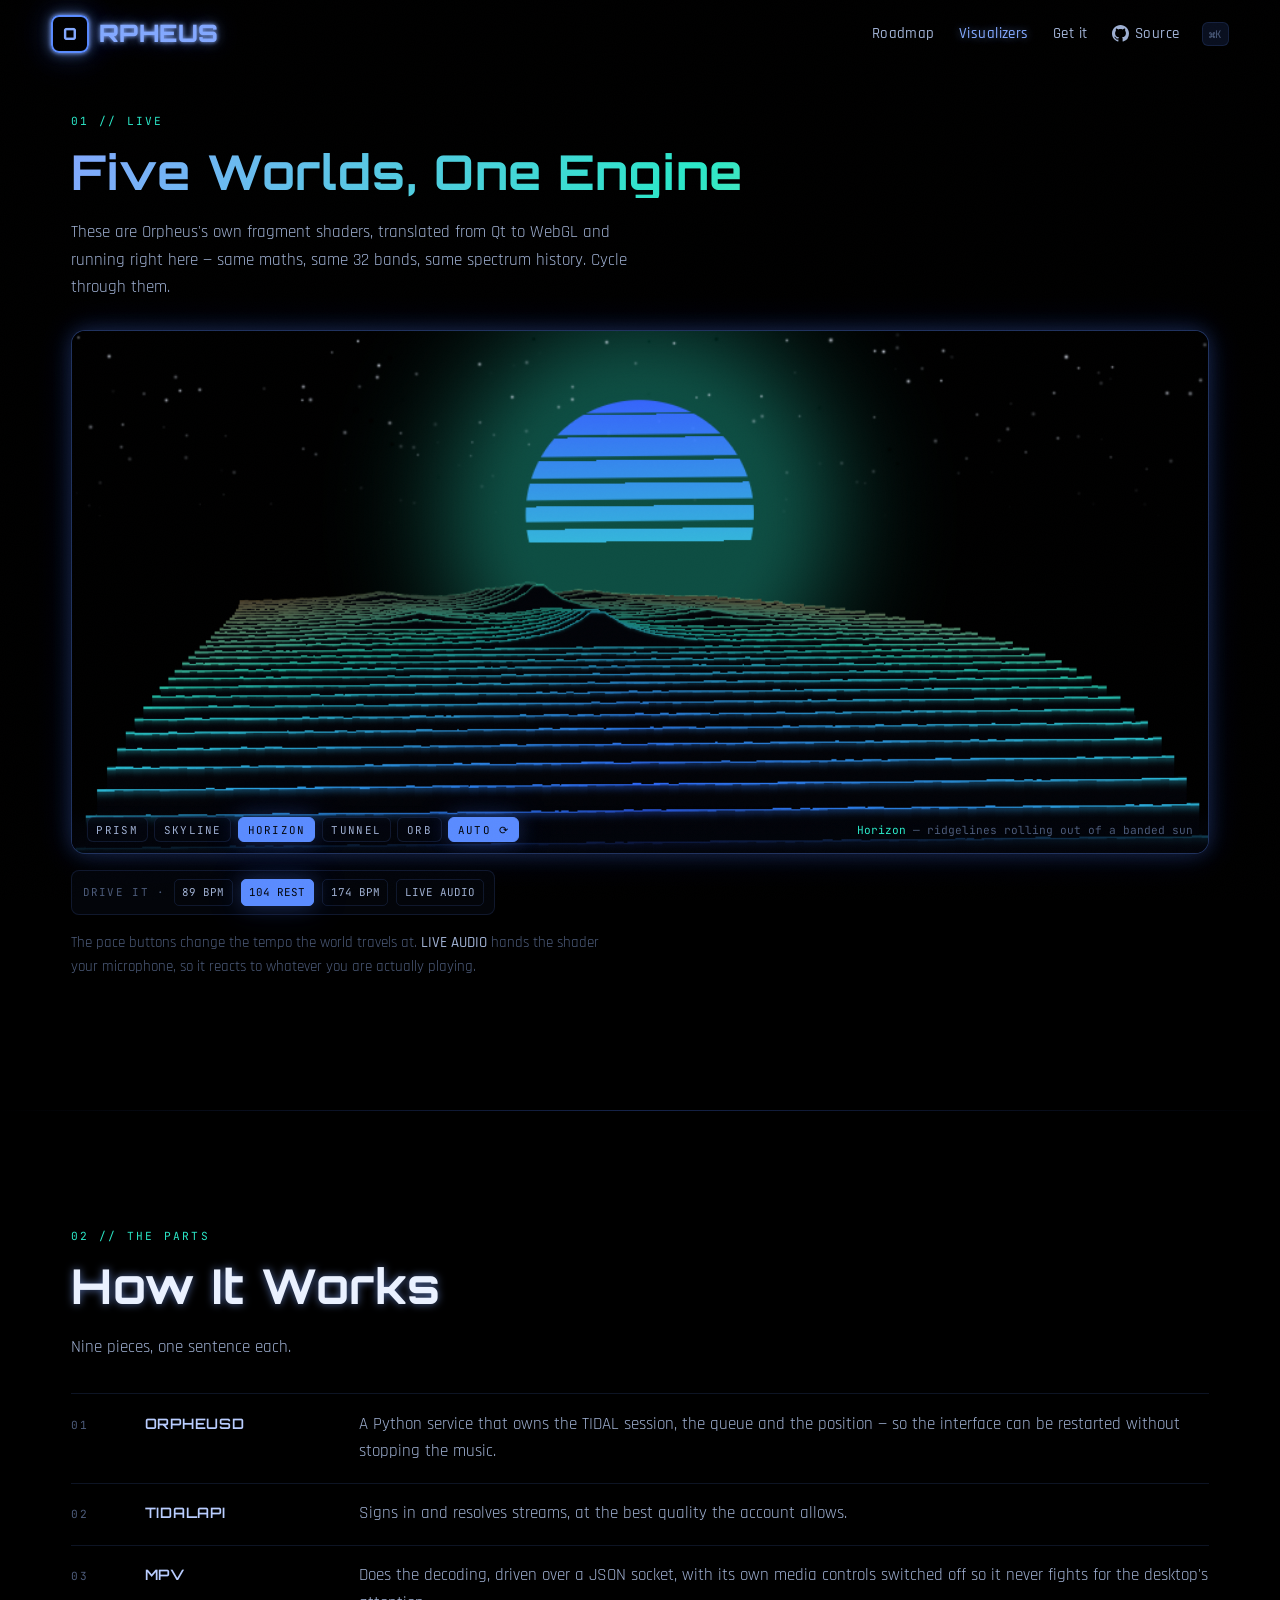
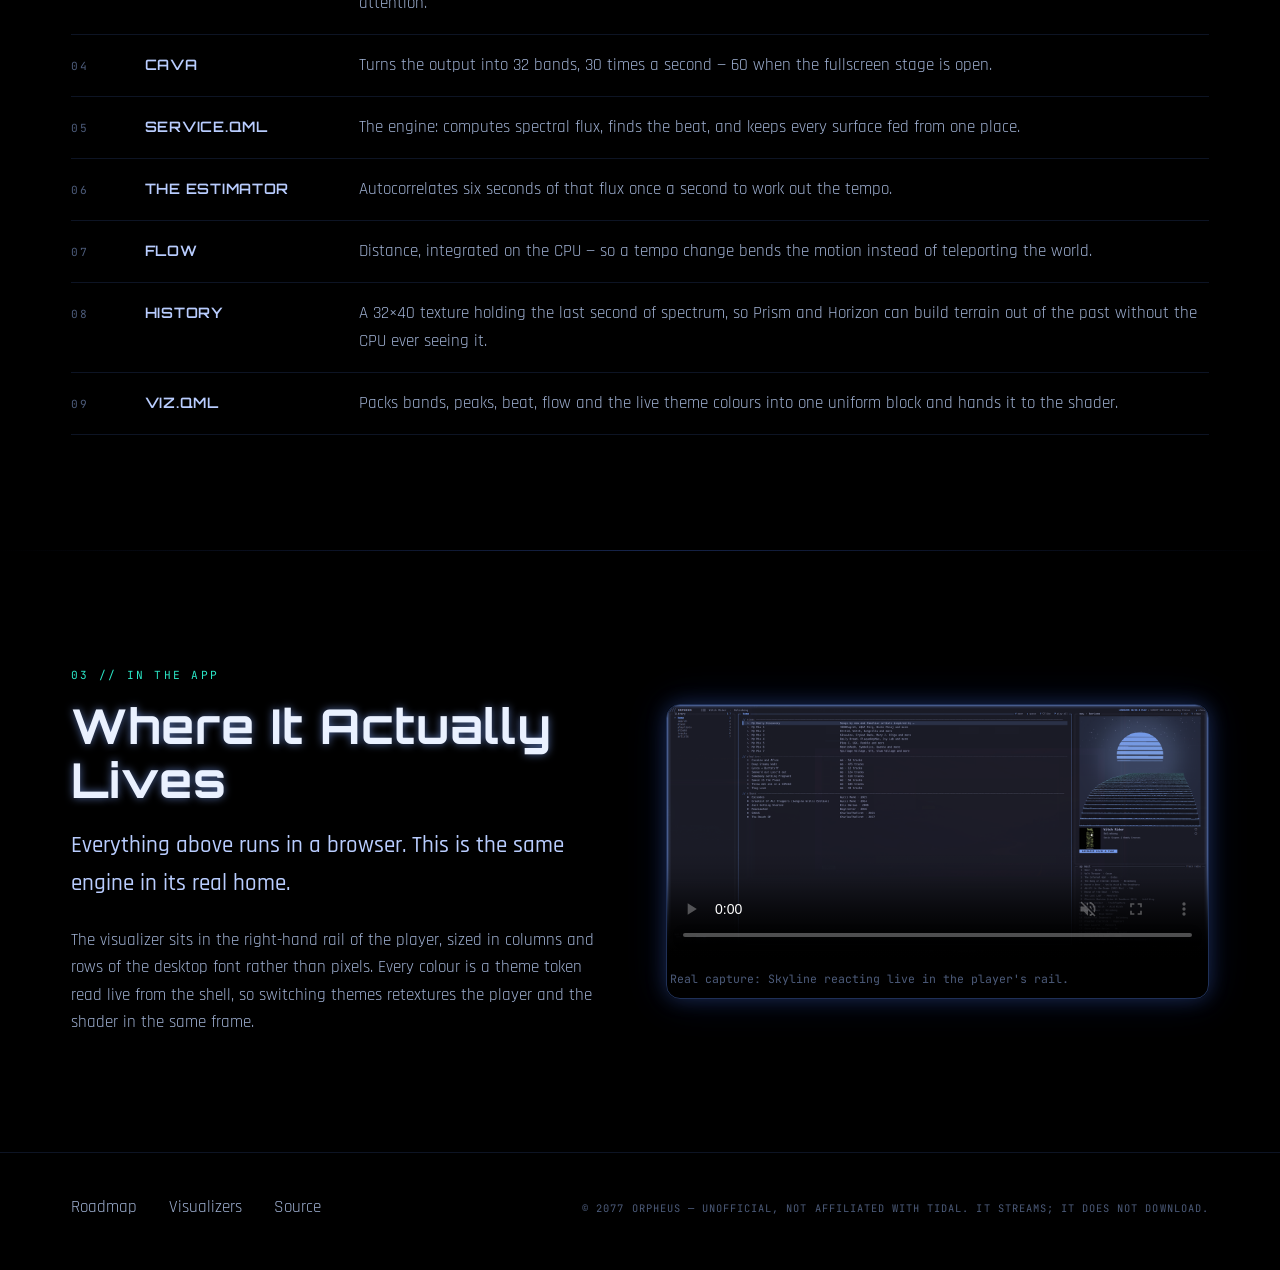
==== visualizers.html @ fc504186 "Orpheus showcase site A two-page static showcase for Orpheus, served from GitHub Pages at https://ge" ====
<!doctype html>
<html lang="en" data-repo="GeneralDussDuss/orpheus">
<head>
<meta charset="utf-8">
<meta name="viewport" content="width=device-width, initial-scale=1">
<title>Visualizers — ORPHEUS</title>
<meta name="description" content="All five Orpheus visualizers running live in your browser — the real shaders, cycled through one at a time, reacting to the beat or to your own audio.">
<meta name="theme-color" content="#2f5bff">
<meta property="og:type" content="website">
<meta property="og:site_name" content="ORPHEUS">
<meta property="og:title" content="ORPHEUS — Visualizers">
<meta property="og:description" content="All five Orpheus visualizers running live — the real shaders, not a video.">
<meta property="og:url" content="https://generaldussduss.github.io/orpheus-site/visualizers.html">
<meta property="og:image" content="https://generaldussduss.github.io/orpheus-site/media/og.png">
<meta property="og:image:width" content="1200">
<meta property="og:image:height" content="630">
<meta name="twitter:card" content="summary_large_image">
<meta name="twitter:title" content="ORPHEUS — Visualizers">
<meta name="twitter:description" content="All five Orpheus visualizers running live — the real shaders, not a video.">
<meta name="twitter:image" content="https://generaldussduss.github.io/orpheus-site/media/og.png">
<link rel="icon" href="data:image/svg+xml,<svg xmlns='http://www.w3.org/2000/svg' viewBox='0 0 32 32'><rect width='32' height='32' rx='7' fill='%23050810'/><text x='16' y='23' font-size='18' font-family='monospace' font-weight='bold' fill='%235b8cff' text-anchor='middle'>O</text></svg>">
<link rel="stylesheet" href="assets/site.css">
<script>
/* Runs before first paint so the layout is already right for the device and
   nothing has to flash its way into position. engine.js refines this later
   with data-tier once it has profiled the GPU path. */
(function () {
  var h = document.documentElement, m = window.matchMedia;
  var coarse = m && (m('(hover: none)').matches || m('(pointer: coarse)').matches);
  var touch = coarse && ((navigator.maxTouchPoints || 0) > 0 || 'ontouchstart' in window);
  var phone = touch && Math.min(screen.width, screen.height) <= 820;
  if (touch) h.className += ' is-touch';
  if (phone) h.className += ' is-phone';
  if (m && m('(prefers-reduced-motion: reduce)').matches) h.className += ' is-calm';
})();
</script>
</head>
<body>
<div class="prog"></div>
<a class="skip" href="#main">Skip to content</a>

<nav class="nav">
  <a class="logo" href="index.html"><span class="logo-p">O</span><span class="logo-w">RPHEUS</span></a>
  <button class="nav-burger" aria-label="Menu" aria-expanded="false"><span></span><span></span><span></span></button>
  <div class="nav-links">
    <a href="index.html#roadmap">Roadmap</a>
    <a href="visualizers.html" aria-current="page">Visualizers</a>
    <a href="index.html#get">Get it</a>
    <a class="nav-gh" href="https://github.com/GeneralDussDuss/orpheus" target="_blank" rel="noopener"><svg viewBox="0 0 16 16" aria-hidden="true"><path d="M8 0C3.58 0 0 3.58 0 8c0 3.54 2.29 6.53 5.47 7.59.4.07.55-.17.55-.38 0-.19-.01-.82-.01-1.49-2.01.37-2.53-.49-2.69-.94-.09-.23-.48-.94-.82-1.13-.28-.15-.68-.52-.01-.53.63-.01 1.08.58 1.23.82.72 1.21 1.87.87 2.33.66.07-.52.28-.87.51-1.07-1.78-.2-3.64-.89-3.64-3.95 0-.87.31-1.59.82-2.15-.08-.2-.36-1.02.08-2.12 0 0 .67-.21 2.2.82.64-.18 1.32-.27 2-.27.68 0 1.36.09 2 .27 1.53-1.04 2.2-.82 2.2-.82.44 1.1.16 1.92.08 2.12.51.56.82 1.27.82 2.15 0 3.07-1.87 3.75-3.65 3.95.29.25.54.73.54 1.48 0 1.07-.01 1.93-.01 2.2 0 .21.15.46.55.38A8.01 8.01 0 0 0 16 8c0-4.42-3.58-8-8-8Z"/></svg>Source</a>
  </div>
  <button class="nav-k" aria-label="Open command palette">⌘K</button>
</nav>

<main id="main">

<section class="section wrap" style="padding-top:7rem;">
  <div class="reveal" style="margin-bottom:1.8rem;">
    <span class="sec-label">01 // LIVE</span>
    <h2 class="grad" data-scramble>Five Worlds, One Engine</h2>
    <p class="prose">These are Orpheus's own fragment shaders, translated from Qt to WebGL and
      running right here — same maths, same 32 bands, same spectrum history. Cycle through them.</p>
  </div>

  <div class="stage reveal reveal-scale">
    <canvas id="gl" aria-label="Live Orpheus visualizer"></canvas>
    <div class="stage-hud">
      <div class="vtabs" role="group" aria-label="Visualizer style">
        <button class="vtab" data-style="prism" aria-pressed="true">Prism</button>
        <button class="vtab" data-style="skyline" aria-pressed="false">Skyline</button>
        <button class="vtab" data-style="horizon" aria-pressed="false">Horizon</button>
        <button class="vtab" data-style="tunnel" aria-pressed="false">Tunnel</button>
        <button class="vtab" data-style="orb" aria-pressed="false">Orb</button>
        <button class="vtab" id="auto" aria-pressed="true">Auto ⟳</button>
      </div>
      <div class="stage-note"><b id="vname">Prism</b> — <span id="vdesc">a spectrum city on a winding road</span></div>
    </div>
  </div>

  <div class="glbar" style="margin-top:1rem;">
    <span class="tag">Drive it ·</span>
    <button data-bpm="89">89 BPM</button>
    <button data-bpm="104" aria-pressed="true">104 REST</button>
    <button data-bpm="174">174 BPM</button>
    <button class="mic" aria-pressed="false">LIVE AUDIO</button>
  </div>
  <p class="prose" style="margin-top:1rem; font-size:.95rem; color:var(--faint);">
    The pace buttons change the tempo the world travels at. <b style="color:var(--body);font-weight:500;">LIVE AUDIO</b>
    hands the shader your microphone, so it reacts to whatever you are actually playing.</p>
</section>

<div class="divider"></div>

<section class="section wrap">
  <div class="reveal" style="margin-bottom:2rem;">
    <span class="sec-label">02 // THE PARTS</span>
    <h2 data-scramble>How It Works</h2>
    <p class="prose">Nine pieces, one sentence each.</p>
  </div>
  <div class="parts reveal">
    <div class="part"><span class="pn">01</span><span class="pk">orpheusd</span><p class="pv">A Python service that owns the TIDAL session, the queue and the position — so the interface can be restarted without stopping the music.</p></div>
    <div class="part"><span class="pn">02</span><span class="pk">tidalapi</span><p class="pv">Signs in and resolves streams, at the best quality the account allows.</p></div>
    <div class="part"><span class="pn">03</span><span class="pk">mpv</span><p class="pv">Does the decoding, driven over a JSON socket, with its own media controls switched off so it never fights for the desktop's attention.</p></div>
    <div class="part"><span class="pn">04</span><span class="pk">cava</span><p class="pv">Turns the output into 32 bands, 30 times a second — 60 when the fullscreen stage is open.</p></div>
    <div class="part"><span class="pn">05</span><span class="pk">Service.qml</span><p class="pv">The engine: computes spectral flux, finds the beat, and keeps every surface fed from one place.</p></div>
    <div class="part"><span class="pn">06</span><span class="pk">The estimator</span><p class="pv">Autocorrelates six seconds of that flux once a second to work out the tempo.</p></div>
    <div class="part"><span class="pn">07</span><span class="pk">flow</span><p class="pv">Distance, integrated on the CPU — so a tempo change bends the motion instead of teleporting the world.</p></div>
    <div class="part"><span class="pn">08</span><span class="pk">history</span><p class="pv">A 32×40 texture holding the last second of spectrum, so Prism and Horizon can build terrain out of the past without the CPU ever seeing it.</p></div>
    <div class="part"><span class="pn">09</span><span class="pk">Viz.qml</span><p class="pv">Packs bands, peaks, beat, flow and the live theme colours into one uniform block and hands it to the shader.</p></div>
  </div>
</section>

<div class="divider"></div>

<section class="section wrap">
  <div class="split">
    <div class="reveal reveal-left">
      <span class="sec-label">03 // IN THE APP</span>
      <h2 data-scramble>Where It Actually Lives</h2>
      <div class="prose">
        <p class="lede">Everything above runs in a browser. This is the same engine in its real home.</p>
        <p>The visualizer sits in the right-hand rail of the player, sized in columns and rows of
          the desktop font rather than pixels. Every colour is a theme token read live from the
          shell, so switching themes retextures the player and the shader in the same frame.</p>
      </div>
    </div>
    <figure class="frame reveal reveal-right">
      <video autoplay muted loop playsinline controls poster="media/player-horizon.png" preload="metadata">
        <source src="media/player-motion.mp4" type="video/mp4">
      </video>
      <figcaption style="padding:0 .2rem .6rem;">Real capture: Skyline reacting live in the player's rail.</figcaption>
    </figure>
  </div>
</section>

</main>

<footer class="foot">
  <div class="wrap foot-row">
    <a href="index.html#roadmap">Roadmap</a>
    <a href="visualizers.html">Visualizers</a>
    <a href="https://github.com/GeneralDussDuss/orpheus" target="_blank" rel="noopener">Source</a>
    <span class="foot-copy">© 2077 ORPHEUS — UNOFFICIAL, NOT AFFILIATED WITH TIDAL. IT STREAMS; IT DOES NOT DOWNLOAD.</span>
  </div>
</footer>

<div class="pal" role="dialog" aria-label="Command palette">
  <div class="pal-box">
    <input type="text" placeholder="Type a command…" aria-label="Search">
    <ul class="pal-list">
      <li data-key="1"><a href="index.html">Home<kbd>1</kbd></a></li>
      <li data-key="2"><a href="visualizers.html">Visualizers<kbd>2</kbd></a></li>
      <li data-key="3"><a href="index.html#roadmap">Roadmap<kbd>3</kbd></a></li>
      <li data-key="4"><a href="index.html#get">Get it — install<kbd>4</kbd></a></li>
      <li data-key="5"><a href="https://github.com/GeneralDussDuss/orpheus" target="_blank" rel="noopener">Source on GitHub<kbd>5</kbd></a></li>
    </ul>
    <div class="pal-hint"><span>↑↓ Navigate</span><span>⏎ Select</span><span>Esc Close</span></div>
  </div>
</div>

<script src="assets/viz.js"></script>
<script src="assets/engine.js"></script>
<script>
(function () {
  var DESC = {
    prism:   'a spectrum city on a winding road',
    skyline: 'extruded columns on a mirrored floor',
    horizon: 'ridgelines rolling out of a banded sun',
    tunnel:  'rings of light bending with the spectrum',
    orb:     'a lit sphere orbited by particle rings'
  };
  var cv = document.getElementById('gl');
  var eng = window.OrpheusEngine.mount(cv, { style: 'prism', bpm: 104 });
  if (!eng) return;

  var tabs = Array.prototype.slice.call(document.querySelectorAll('.vtab[data-style]'));
  var auto = document.getElementById('auto');
  var nameEl = document.getElementById('vname'), descEl = document.getElementById('vdesc');
  var order = ['prism', 'skyline', 'horizon', 'tunnel', 'orb'];
  var idx = 0, timer = null;

  function show(style) {
    eng.setStyle(style);
    idx = order.indexOf(style);
    tabs.forEach(function (t) { t.setAttribute('aria-pressed', t.getAttribute('data-style') === style ? 'true' : 'false'); });
    nameEl.textContent = style.charAt(0).toUpperCase() + style.slice(1);
    descEl.textContent = DESC[style];
  }
  function startAuto() {
    auto.setAttribute('aria-pressed', 'true');
    clearInterval(timer);
    timer = setInterval(function () { show(order[(idx + 1) % order.length]); }, 9000);
  }
  function stopAuto() { auto.setAttribute('aria-pressed', 'false'); clearInterval(timer); timer = null; }

  tabs.forEach(function (t) {
    t.addEventListener('click', function () { stopAuto(); show(t.getAttribute('data-style')); });
  });
  auto.addEventListener('click', function () { timer ? stopAuto() : startAuto(); });

  var bar = document.querySelector('.glbar');
  Array.prototype.forEach.call(bar.querySelectorAll('[data-bpm]'), function (b) {
    b.addEventListener('click', function () {
      Array.prototype.forEach.call(bar.querySelectorAll('[data-bpm]'), function (o) { o.setAttribute('aria-pressed', 'false'); });
      b.setAttribute('aria-pressed', 'true');
      eng.setBpm(parseFloat(b.getAttribute('data-bpm')));
    });
  });
  var mic = bar.querySelector('.mic');
  mic.addEventListener('click', function () {
    eng.toggleMic(function (on, label) { mic.setAttribute('aria-pressed', on ? 'true' : 'false'); mic.textContent = label; });
  });

  show('prism');
  if (!window.matchMedia('(prefers-reduced-motion: reduce)').matches) startAuto(); else stopAuto();
})();
</script>
<script src="assets/site.js"></script>
</body>
</html>
---- assets/site.css ----
/* ORPHEUS — part of the suite.
   Shares the house system with CHARON, HYDRA and AETHER: Orbitron display,
   Rajdhani body, JetBrains Mono labels, a named accent ramp and four glow
   tokens. Takes blue as its core and the Horizon sun as its warm highlight —
   the only warm accent in the suite. Where the others draw their product in
   CSS, this one runs the real shader. */

@import url('https://fonts.googleapis.com/css2?family=JetBrains+Mono:wght@300;400;500&family=Orbitron:wght@400;500;600;700;800;900&family=Rajdhani:wght@300;400;500;600;700&display=swap');

:root {
  --void:    #000000;
  --surface: #050810;
  --raised:  #0a1020;
  --input:   #0c1428;
  --dim:     #16244a;
  --muted:   #1e3a8f;
  --core:    #2f5bff;
  --bright:  #5b8cff;
  --vivid:   #84a9ff;
  --hot:     #b9cdff;
  --white:   #eaf1ff;

  --cyan: #2be8c8;
  --sun:  #ffd98a;
  --rose: #ff5c8a;

  --body:  #9fb0d2;
  --faint: #4c5b7a;
  --line:  rgba(91, 140, 255, 0.14);
  --line-hi: rgba(91, 140, 255, 0.34);

  --font-display: 'Orbitron', ui-sans-serif, system-ui, sans-serif;
  --font-body: 'Rajdhani', ui-sans-serif, system-ui, sans-serif;
  --font-mono: 'JetBrains Mono', ui-monospace, Menlo, monospace;

  --glow-neon: 0 0 4px var(--vivid), 0 0 12px rgba(132,169,255,0.5), 0 0 30px rgba(91,140,255,0.3), 0 0 60px rgba(47,91,255,0.15);
  --glow-text: 0 0 8px rgba(132,169,255,0.6);
  --glow-medium: 0 0 20px rgba(91,140,255,0.25), 0 0 40px rgba(47,91,255,0.15);
  --glow-intense: 0 0 20px rgba(91,140,255,0.4), 0 0 60px rgba(47,91,255,0.25), 0 0 100px rgba(47,91,255,0.1);
  --glow-sun: 0 0 10px rgba(255,217,138,0.5), 0 0 30px rgba(255,217,138,0.2);

  --ease-smooth: cubic-bezier(0.4, 0, 0.2, 1);
  --ease-bounce: cubic-bezier(0.34, 1.56, 0.64, 1);
  --gutter: clamp(1.1rem, 4vw, 3.5rem);
  --measure: 66ch;
}

*, *::before, *::after { box-sizing: border-box; }
html { -webkit-text-size-adjust: 100%; scroll-behavior: smooth; }

body {
  margin: 0;
  background: var(--void);
  color: var(--body);
  font-family: var(--font-body);
  font-size: 1.06rem;
  line-height: 1.62;
  overflow-x: hidden;
}

body::after {
  content: '';
  position: fixed; inset: 0; z-index: 99997;
  pointer-events: none; opacity: 0.4;
  background-image: url("data:image/svg+xml,%3Csvg xmlns='http://www.w3.org/2000/svg'%3E%3Cfilter id='n'%3E%3CfeTurbulence type='fractalNoise' baseFrequency='0.9'/%3E%3C/filter%3E%3Crect width='100%25' height='100%25' filter='url(%23n)' opacity='0.03'/%3E%3C/svg%3E");
}

/* scroll progress */
.prog { position: fixed; top: 0; left: 0; height: 2px; width: 0; z-index: 99998;
  background: linear-gradient(90deg, var(--core), var(--cyan)); box-shadow: var(--glow-medium); }

/* ---------- nav ---------- */
.nav { position: fixed; top: 0; left: 0; right: 0; z-index: 900;
  display: flex; align-items: center; gap: 1.4rem;
  padding: 0.9rem var(--gutter); transition: background .3s, border-color .3s;
  border-bottom: 1px solid transparent; }
.nav.scrolled { background: rgba(5,8,16,0.85); backdrop-filter: blur(20px) saturate(1.2); border-bottom-color: var(--line); }
.logo { display: flex; align-items: center; gap: .6rem; text-decoration: none; }
.logo-p { display: grid; place-items: center; width: 38px; height: 38px;
  border: 2px solid var(--bright); border-radius: 8px;
  font-family: var(--font-display); font-weight: 800; font-size: 1.05rem;
  color: var(--vivid); box-shadow: var(--glow-neon); transition: box-shadow .3s, border-color .3s; }
.logo:hover .logo-p { box-shadow: var(--glow-intense); border-color: var(--vivid); }
.logo-w { font-family: var(--font-display); font-weight: 800; font-size: 1.5rem;
  letter-spacing: .02em; color: var(--vivid); text-shadow: var(--glow-neon); }
.nav-links { display: flex; gap: 1.5rem; margin-left: auto; }
.nav-links a { font-family: var(--font-body); font-weight: 500; font-size: .95rem;
  letter-spacing: .03em; color: var(--body); text-decoration: none; transition: color .3s, text-shadow .3s; }
.nav-links a:hover, .nav-links a[aria-current='page'] { color: var(--vivid); text-shadow: var(--glow-text); }
.nav-k { font-family: var(--font-mono); font-size: .66rem; color: var(--faint);
  border: 1px solid var(--line); background: var(--raised); border-radius: 6px;
  padding: .4em .6em; cursor: pointer; transition: color .3s, border-color .3s; }
.nav-k:hover { color: var(--vivid); border-color: var(--line-hi); }
/* the mobile nav lives in the responsive block at the foot of this file */

/* ---------- buttons ---------- */
.btn { display: inline-flex; align-items: center; gap: .5rem;
  font-family: var(--font-display); font-weight: 600; font-size: .72rem;
  letter-spacing: .1em; text-transform: uppercase; text-decoration: none;
  padding: 1em 1.7em; border-radius: 8px; cursor: pointer; border: 1px solid transparent;
  transition: transform .3s var(--ease-smooth), box-shadow .3s, background .3s, color .3s; }
.btn-primary { background: linear-gradient(135deg, var(--core), var(--bright)); color: #fff; box-shadow: var(--glow-medium); }
.btn-primary:hover { transform: translateY(-2px) scale(1.03); box-shadow: var(--glow-intense);
  background: linear-gradient(135deg, var(--bright), var(--vivid)); }
.btn-primary:active { transform: translateY(0) scale(.97); }
.btn-secondary { border-color: var(--line-hi); color: var(--vivid); }
.btn-secondary:hover { transform: translateY(-2px) scale(1.03); background: rgba(47,91,255,.1); box-shadow: var(--glow-medium); }

/* ---------- layout ---------- */
.wrap { max-width: 1240px; margin-inline: auto; padding-inline: var(--gutter); }
.section { padding-block: clamp(4rem, 9vw, 7.5rem); position: relative; }
.divider { height: 1px; background: linear-gradient(90deg, transparent, var(--dim), transparent); }
.prose { max-width: var(--measure); }
.prose p { margin: 0 0 1.05em; }
.prose p:last-child { margin: 0; }
.lede { font-size: clamp(1.15rem, 2.1vw, 1.45rem); color: var(--hot); font-weight: 500; }

.sec-label { font-family: var(--font-mono); font-size: .7rem; letter-spacing: .2em;
  text-transform: uppercase; color: var(--cyan); margin-bottom: .9rem; display: block; }
h1, h2, h3 { font-family: var(--font-display); margin: 0; }
h2 { font-weight: 700; font-size: clamp(1.8rem, 4vw, 3rem); letter-spacing: .02em;
  line-height: 1.12; color: var(--white); text-shadow: var(--glow-text); margin-bottom: 1.3rem; }
h3 { font-weight: 600; font-size: .95rem; letter-spacing: .06em; text-transform: uppercase;
  color: var(--hot); margin-bottom: .5rem; }
.grad { background: linear-gradient(120deg, var(--vivid), var(--cyan) 55%, var(--sun));
  -webkit-background-clip: text; background-clip: text; color: transparent; text-shadow: none; }
a { color: var(--bright); }
code { font-family: var(--font-mono); font-size: .88em; color: var(--cyan); }

/* ---------- hero ---------- */
.hero { position: relative; min-height: 100svh; display: grid; align-items: center; padding-block: 8rem 5rem; }
.hero #gl { position: absolute; inset: 0; width: 100%; height: 100%; display: block; z-index: 0; }
.hero-veil { position: absolute; inset: 0; z-index: 1; pointer-events: none;
  background: linear-gradient(to right, rgba(0,0,0,.86) 0%, rgba(0,0,0,.6) 38%, rgba(0,0,0,.12) 64%, transparent 100%),
    linear-gradient(to bottom, rgba(0,0,0,.6) 0%, rgba(0,0,0,.05) 38%, rgba(0,0,0,.72) 86%, var(--void) 100%),
    repeating-linear-gradient(to bottom, rgba(0,0,0,.18) 0 1px, transparent 1px 3px); }
.hero-in { position: relative; z-index: 2; }
.badge { display: inline-flex; align-items: center; gap: .55rem; font-family: var(--font-mono);
  font-size: .68rem; letter-spacing: .16em; text-transform: uppercase; color: var(--body);
  border: 1px solid var(--line); border-radius: 999px; padding: .45em 1em;
  background: rgba(5,8,16,.6); margin-bottom: 1.5rem; }
.badge i { width: 6px; height: 6px; border-radius: 50%; background: var(--cyan);
  box-shadow: 0 0 10px var(--cyan); animation: pulse 2s infinite; }
@keyframes pulse { 0%,100% { opacity: 1 } 50% { opacity: .3 } }

.hero h1 { font-weight: 900; font-size: clamp(2.8rem, 11.5vw, 8.5rem); letter-spacing: .04em;
  line-height: .98; color: var(--white); text-shadow: var(--glow-intense); margin: 0 0 .5rem; }
.hero h1 span { display: inline-block; opacity: 0; animation: charReveal .9s var(--ease-bounce) forwards; animation-delay: var(--d); }
@keyframes charReveal { 0% { opacity: 0; transform: translateY(40px) rotateX(90deg); filter: blur(10px) }
  100% { opacity: 1; transform: none; filter: none } }
.hero h1.glitching { animation: titleGlitch 8s infinite; }
@keyframes titleGlitch { 0%,1.6%,3%,41%,43%,100% { text-shadow: var(--glow-intense); clip-path: none }
  2% { text-shadow: -3px 0 var(--core), 3px 0 var(--cyan); clip-path: inset(35% 0 25% 0) }
  42% { text-shadow: 2px 0 var(--rose), -2px 0 var(--core); clip-path: inset(15% 0 55% 0) } }

.typed { font-family: var(--font-display); font-weight: 500; font-size: clamp(.95rem, 2.2vw, 1.45rem);
  letter-spacing: .06em; color: var(--hot); min-height: 1.6em; margin: 0 0 .45rem; }
.typed .cur { color: var(--cyan); animation: blink .7s step-end infinite; }
@keyframes blink { 50% { opacity: 0 } }
.rot { font-family: var(--font-mono); font-size: .76rem; letter-spacing: .14em; text-transform: uppercase;
  color: var(--cyan); min-height: 1.5em; margin: 0 0 1.4rem; transition: opacity .4s; }
.hero-sub { max-width: 46ch; margin: 0 0 2rem; }
.hero-in { max-width: 62rem; }
.hero-cta { display: flex; flex-wrap: wrap; gap: .8rem; margin-bottom: 2rem; }

.glbar { display: inline-flex; flex-wrap: wrap; align-items: center; gap: .5rem;
  font-family: var(--font-mono); font-size: .68rem; border: 1px solid var(--line);
  border-radius: 8px; padding: .5rem .65rem; background: rgba(5,8,16,.66); backdrop-filter: blur(6px); }
.glbar .tag { color: var(--faint); letter-spacing: .12em; text-transform: uppercase; }
.glbar button { font: inherit; cursor: pointer; color: var(--body); background: transparent;
  border: 1px solid var(--line); border-radius: 5px; padding: .32em .7em; transition: all .25s; }
.glbar button:hover { color: var(--vivid); border-color: var(--line-hi); }
.glbar button[aria-pressed='true'] { color: #04060d; background: var(--bright); border-color: var(--bright); box-shadow: var(--glow-medium); }
.glbar button.mic[aria-pressed='true'] { background: var(--cyan); border-color: var(--cyan); }
.scroll-cue { position: absolute; bottom: 1.5rem; left: 50%; translate: -50% 0; z-index: 2;
  color: var(--faint); animation: bob 2s ease-in-out infinite; }
@keyframes bob { 0%,100% { transform: translateY(0) } 50% { transform: translateY(8px) } }

/* ---------- cards ---------- */
.grid { display: grid; gap: 1.1rem; }
.grid-2 { grid-template-columns: repeat(auto-fit, minmax(380px, 1fr)); }
.grid-3 { grid-template-columns: repeat(auto-fit, minmax(270px, 1fr)); }
.grid-4 { grid-template-columns: repeat(auto-fit, minmax(210px, 1fr)); }
.card { position: relative; overflow: hidden; background: linear-gradient(170deg, var(--raised), var(--surface));
  border: 1px solid var(--line); border-radius: 12px; padding: 1.45rem;
  transition: transform .3s var(--ease-smooth), box-shadow .3s, border-color .3s; }
.card::before { content: ''; position: absolute; top: 0; left: 0; right: 0; height: 2px;
  background: linear-gradient(90deg, transparent, var(--bright), var(--cyan), var(--bright), transparent);
  opacity: 0; transition: opacity .3s; }
.card:hover { border-color: var(--muted); box-shadow: var(--glow-medium); }
.card:hover::before { opacity: 1; }
.card .ico { display: block; font-size: 1.35rem; margin-bottom: .65rem; filter: drop-shadow(var(--glow-text)); }
.card p { margin: 0; font-size: .97rem; }
.card .num { font-family: var(--font-mono); font-size: .7rem; color: var(--faint); letter-spacing: .2em; }

/* ---------- stats ---------- */
.stats { display: grid; grid-template-columns: repeat(auto-fit, minmax(145px, 1fr)); gap: 1rem; }
.stat { text-align: center; padding: 1.5rem .8rem; border: 1px solid var(--line); border-radius: 12px; background: var(--surface); }
.stat b { display: block; font-family: var(--font-display); font-weight: 900;
  font-size: clamp(1.9rem, 5vw, 3rem); line-height: 1;
  background: linear-gradient(135deg, var(--vivid), var(--cyan));
  -webkit-background-clip: text; background-clip: text; color: transparent; }
.stat span { display: block; margin-top: .5rem; font-family: var(--font-mono); font-size: .64rem;
  letter-spacing: .18em; text-transform: uppercase; color: var(--faint); }

/* ---------- terminal ---------- */
.term { border: 1px solid var(--line); border-radius: 10px; background: #03050c; overflow: hidden; }
.term-bar { display: flex; align-items: center; gap: .45rem; padding: .6rem .9rem;
  border-bottom: 1px solid var(--line); background: var(--raised);
  font-family: var(--font-mono); font-size: .66rem; color: var(--faint); letter-spacing: .1em; }
.term-bar i { width: 9px; height: 9px; border-radius: 50%; background: #16244a; }
.term-bar i:first-child { background: #1e3a8f; }
.term pre { margin: 0; padding: 1.1rem; font-family: var(--font-mono); font-size: .79rem;
  line-height: 1.8; color: #93a9d4; overflow-x: auto; white-space: pre; }
.term .c { color: var(--faint) } .term .k { color: var(--body) } .term .n { color: var(--vivid) }
.term .g { color: var(--cyan) } .term .o { color: var(--sun) } .term .r { color: var(--rose) }

/* ---------- media ---------- */
figure { margin: 0; }
.shot { display: block; width: 100%; height: auto; border: 1px solid var(--line); border-radius: 10px; background: #03050c; }
figcaption { font-family: var(--font-mono); font-size: .72rem; line-height: 1.7; color: var(--faint); margin-top: .75rem; max-width: 76ch; }
figcaption b { color: var(--body); font-weight: 500; }
.frame { position: relative; border-radius: 14px; overflow: hidden; border: 1px solid var(--line-hi); box-shadow: var(--glow-medium); }
.frame video, .frame img { display: block; width: 100%; height: auto; }

/* ---------- split ---------- */
.split { display: grid; gap: clamp(1.6rem, 4vw, 3.2rem); align-items: center; }
@media (min-width: 950px) { .split { grid-template-columns: minmax(0,1fr) minmax(0,1fr) }
  .split-wide { grid-template-columns: minmax(0,1.25fr) minmax(0,1fr) } }

/* ---------- roadmap ---------- */
.track { border-top: 1px solid var(--line); }
.item { display: grid; gap: .3rem 1.5rem; padding: 1.3rem 0; border-bottom: 1px solid var(--line); }
@media (min-width: 760px) { .item { grid-template-columns: 9rem minmax(0,1fr) } }
.item .st { font-family: var(--font-mono); font-size: .66rem; letter-spacing: .16em; text-transform: uppercase; padding-top: .25rem; }
.item .st[data-s='shipped'] { color: var(--cyan) }
.item .st[data-s='open'] { color: var(--sun) }
.item .st[data-s='next'] { color: var(--bright) }
.item p { margin: 0; max-width: var(--measure); }

.note { border-left: 2px solid var(--core); padding: .2rem 0 .2rem 1.15rem; max-width: var(--measure);
  background: linear-gradient(90deg, rgba(47,91,255,.07), transparent 65%); }
.note b { color: var(--hot) }

/* ---------- reveal ---------- */
.reveal { opacity: 0; transform: translateY(40px); transition: opacity .8s var(--ease-smooth), transform .8s var(--ease-smooth); }
.reveal.visible { opacity: 1; transform: none; }
.reveal-left { transform: translateX(-60px) } .reveal-right { transform: translateX(60px) }
.reveal-scale { transform: scale(.88) }

/* ---------- command palette ---------- */
.pal { position: fixed; inset: 0; z-index: 99000; display: none; place-items: start center;
  padding-top: 15vh; background: rgba(0,0,0,.72); backdrop-filter: blur(8px); }
.pal.on { display: grid; }
.pal-box { width: min(560px, 92vw); border: 1px solid var(--line-hi); border-radius: 12px;
  background: var(--surface); box-shadow: var(--glow-intense); overflow: hidden; }
.pal-box input { width: 100%; border: 0; outline: 0; background: var(--input); color: var(--white);
  font-family: var(--font-mono); font-size: .9rem; padding: 1rem 1.1rem; border-bottom: 1px solid var(--line); }
.pal-list { list-style: none; margin: 0; padding: .4rem; max-height: 46vh; overflow-y: auto; }
.pal-list a { display: flex; justify-content: space-between; gap: 1rem; padding: .7rem .8rem;
  border-radius: 7px; text-decoration: none; font-family: var(--font-display); font-size: .72rem;
  letter-spacing: .1em; text-transform: uppercase; color: var(--body); }
.pal-list li.sel a, .pal-list a:hover { background: rgba(47,91,255,.16); color: var(--hot); }
.pal-list kbd { font-family: var(--font-mono); color: var(--faint); letter-spacing: 0; text-transform: none; }
.pal-hint { padding: .55rem .9rem; border-top: 1px solid var(--line); font-family: var(--font-mono);
  font-size: .64rem; color: var(--faint); display: flex; gap: 1.1rem; }

.cursor-glow { position: fixed; top: 0; left: 0; width: 300px; height: 300px; margin: -150px 0 0 -150px;
  border-radius: 50%; pointer-events: none; z-index: 3;
  background: radial-gradient(circle, rgba(47,91,255,.07) 0%, transparent 70%); }
@media (hover: none), (max-width: 768px) { .cursor-glow { display: none } }

/* ---------- footer ---------- */
.foot { border-top: 1px solid var(--line); padding-block: 2.6rem 3rem; }
.foot-row { display: flex; flex-wrap: wrap; gap: 1rem 2rem; align-items: center; }
.foot-row a { color: var(--body); text-decoration: none; font-family: var(--font-body); }
.foot-row a:hover { color: var(--vivid) }
.foot-copy { font-family: var(--font-mono); font-size: .65rem; color: var(--faint); letter-spacing: .1em; margin-left: auto; }

:focus-visible { outline: 2px solid var(--bright); outline-offset: 3px; }
.skip { position: absolute; left: -9999px }
.skip:focus { left: 1rem; top: 5rem; z-index: 99999; background: var(--raised); color: var(--white);
  padding: .6rem 1rem; border: 1px solid var(--bright); border-radius: 7px; font-family: var(--font-mono); font-size: .8rem; }
::selection { background: rgba(47,91,255,.4); color: #fff }
::-webkit-scrollbar { width: 5px; height: 5px }
::-webkit-scrollbar-track { background: var(--void) }
::-webkit-scrollbar-thumb { background: var(--muted); border-radius: 3px }

@media (prefers-reduced-motion: reduce) {
  *, *::before, *::after { animation-duration: .01ms !important; animation-iteration-count: 1 !important; transition-duration: .01ms !important; }
  .reveal { opacity: 1 !important; transform: none !important }
  .hero h1 span { opacity: 1 !important; animation: none !important }
  html { scroll-behavior: auto }
}

/* ---------- the live stage: one canvas, cycled through the styles ---------- */
.stage {
  position: relative; border: 1px solid var(--line-hi); border-radius: 14px;
  overflow: hidden; background: #03050c; box-shadow: var(--glow-medium);
}
.stage canvas { display: block; width: 100%; height: clamp(300px, 58vh, 640px); }
.stage-hud {
  position: absolute; left: 0; right: 0; bottom: 0;
  display: flex; flex-wrap: wrap; align-items: center; gap: .5rem .7rem;
  padding: .7rem .9rem;
  background: linear-gradient(to top, rgba(3,5,12,.92), rgba(3,5,12,.55) 60%, transparent);
}
.vtabs { display: flex; flex-wrap: wrap; gap: .4rem; }
.vtab {
  font-family: var(--font-mono); font-size: .68rem; letter-spacing: .12em;
  text-transform: uppercase; cursor: pointer; color: var(--body);
  background: rgba(5,8,16,.7); border: 1px solid var(--line);
  border-radius: 6px; padding: .4em .8em; transition: all .25s;
}
.vtab:hover { color: var(--vivid); border-color: var(--line-hi); }
.vtab[aria-pressed='true'] { color: #04060d; background: var(--bright); border-color: var(--bright); box-shadow: var(--glow-medium); }
.stage-note {
  font-family: var(--font-mono); font-size: .7rem; color: var(--faint);
  margin-left: auto; text-align: right;
}
.stage-note b { color: var(--cyan); font-weight: 400; }
@media (max-width: 720px) { .stage-note { margin-left: 0; text-align: left; width: 100%; } }

/* the parts list: a label, a name, one sentence */
.parts { border-top: 1px solid var(--line); }
.part {
  display: grid; gap: .2rem 1.4rem; padding: 1.05rem 0;
  border-bottom: 1px solid var(--line); align-items: baseline;
}
@media (min-width: 820px) { .part { grid-template-columns: 3.2rem 12rem minmax(0, 1fr); } }
.part .pn { font-family: var(--font-mono); font-size: .7rem; color: var(--faint); letter-spacing: .18em; }
.part .pk {
  font-family: var(--font-display); font-weight: 600; font-size: .9rem;
  letter-spacing: .05em; text-transform: uppercase; color: var(--hot);
}
.part .pv { margin: 0; color: var(--body); }
.part code { font-size: .85em; }

/* ---------- github / star ---------- */
.btn-star { border-color: var(--line-hi); color: var(--sun); background: rgba(255,217,138,.05); }
.btn-star:hover { transform: translateY(-2px) scale(1.03); background: rgba(255,217,138,.12);
  box-shadow: var(--glow-sun); color: var(--sun); }
.btn-star .star-ico { font-size: 1em; line-height: 1; }
.star-n { font-family: var(--font-mono); font-size: .9em; color: var(--sun);
  padding-left: .55em; margin-left: .2em; border-left: 1px solid rgba(255,217,138,.3);
  opacity: 0; transition: opacity .4s; }
.star-n.on { opacity: 1; }
.nav-gh { display: inline-flex; align-items: center; gap: .4rem; }
.nav-gh svg { width: 17px; height: 17px; fill: currentColor; }

/* the call-to-action band above the footer */
.cta-band { border-block: 1px solid var(--line); background:
  radial-gradient(ellipse 70% 120% at 50% 0%, rgba(47,91,255,.14), transparent 70%); }
.cta-band .wrap { padding-block: clamp(3rem, 7vw, 5rem); text-align: center; }
.cta-band h2 { margin-bottom: .7rem; }
.cta-band .prose { margin-inline: auto; margin-bottom: 2rem; }
.cta-row { display: flex; flex-wrap: wrap; gap: .9rem; justify-content: center; }

/* ---------- roadmap ---------- */
.road { display: grid; gap: 0; margin-top: 2.2rem; border-top: 1px solid var(--line); }
.road-row { display: grid; grid-template-columns: 1fr; gap: .5rem 1.4rem;
  padding: 1.5rem 0 1.5rem 1.1rem; border-bottom: 1px solid var(--line);
  border-left: 2px solid var(--dim); transition: border-left-color .3s, background .3s; }
.road-row:hover { border-left-color: var(--bright); background: rgba(47,91,255,.035); }
.road-row[data-state='done'] { border-left-color: var(--cyan); }
.road-row[data-state='now'] { border-left-color: var(--sun); }
.road-head { display: flex; align-items: center; gap: .8rem; flex-wrap: wrap; }
.road-row h3 { font-family: var(--font-display); font-weight: 600;
  font-size: clamp(1rem, 2vw, 1.18rem); color: var(--white); margin: 0; }
.road-row p { color: var(--body); margin: 0; max-width: var(--measure); font-size: .98rem; }
.road-when { font-family: var(--font-mono); font-size: .66rem; letter-spacing: .16em;
  text-transform: uppercase; color: var(--faint); white-space: nowrap; }
.pill { font-family: var(--font-mono); font-size: .6rem; letter-spacing: .14em;
  text-transform: uppercase; padding: .34em .7em; border-radius: 999px;
  border: 1px solid var(--line-hi); color: var(--faint); white-space: nowrap; }
.pill-done { color: var(--cyan); border-color: rgba(43,232,200,.4); background: rgba(43,232,200,.08); }
.pill-now { color: var(--sun); border-color: rgba(255,217,138,.4); background: rgba(255,217,138,.08); }
.pill-next { color: var(--vivid); border-color: var(--line-hi); background: rgba(47,91,255,.08); }

/* ---------- install block ---------- */
.shell { border: 1px solid var(--line); border-radius: 10px; background: var(--surface);
  overflow: hidden; margin-top: 1.4rem; }
.shell-bar { display: flex; align-items: center; gap: .7rem;
  padding: .6rem .9rem; border-bottom: 1px solid var(--line); background: var(--raised); }
.shell-bar .dot { width: 9px; height: 9px; border-radius: 50%; background: var(--dim); }
.shell-name { font-family: var(--font-mono); font-size: .66rem; letter-spacing: .14em;
  text-transform: uppercase; color: var(--faint); margin-left: .3rem; }
.shell-copy { margin-left: auto; font-family: var(--font-mono); font-size: .6rem;
  letter-spacing: .12em; color: var(--faint); background: none; cursor: pointer;
  border: 1px solid var(--line); border-radius: 5px; padding: .38em .7em;
  transition: color .25s, border-color .25s; }
.shell-copy:hover { color: var(--vivid); border-color: var(--line-hi); }
.shell-copy.ok { color: var(--cyan); border-color: rgba(43,232,200,.45); }
.shell pre { margin: 0; padding: 1.05rem 1.1rem; overflow-x: auto;
  font-family: var(--font-mono); font-size: .84rem; line-height: 1.85; color: var(--hot); }
.shell pre .c { color: var(--faint); }
.shell pre .p { color: var(--cyan); user-select: none; }
.req { display: flex; flex-wrap: wrap; gap: .5rem; margin-top: 1.1rem; }
.req span { font-family: var(--font-mono); font-size: .64rem; letter-spacing: .1em;
  text-transform: uppercase; color: var(--body); border: 1px solid var(--line);
  border-radius: 999px; padding: .4em .8em; }

/* the readout proving the page profiled this device */
.tier-note { font-family: var(--font-mono); font-size: .64rem; letter-spacing: .13em;
  color: var(--faint); margin-top: 1.5rem; }
.tier-note b { color: var(--cyan); font-weight: 400; }

/* ---------- mobile nav ---------- */
.nav-burger { display: none; margin-left: auto; width: 40px; height: 40px;
  border: 1px solid var(--line); border-radius: 8px; background: var(--raised);
  cursor: pointer; position: relative; }
.nav-burger span { position: absolute; left: 11px; width: 16px; height: 1.5px;
  background: var(--vivid); transition: transform .3s var(--ease-smooth), opacity .2s; }
.nav-burger span:nth-child(1) { top: 14px; }
.nav-burger span:nth-child(2) { top: 19px; }
.nav-burger span:nth-child(3) { top: 24px; }
body.nav-open .nav-burger span:nth-child(1) { transform: translateY(5px) rotate(45deg); }
body.nav-open .nav-burger span:nth-child(2) { opacity: 0; }
body.nav-open .nav-burger span:nth-child(3) { transform: translateY(-5px) rotate(-45deg); }

/* ---------- phones and small tablets ---------- */
@media (max-width: 860px) {
  .nav { gap: .8rem; padding-block: .7rem; }
  .nav-burger { display: block; }
  .nav-k { display: none; }
  .logo-w { font-size: 1.22rem; }
  .logo-p { width: 32px; height: 32px; font-size: .9rem; }

  /* the links become a sheet under the bar rather than vanishing */
  .nav-links { display: flex; position: fixed; inset: 0 0 auto 0; top: 58px;
    flex-direction: column; gap: 0; margin: 0; padding: .4rem var(--gutter) 1rem;
    background: rgba(5,8,16,.97); backdrop-filter: blur(20px);
    border-bottom: 1px solid var(--line);
    transform: translateY(-120%); transition: transform .35s var(--ease-smooth);
    pointer-events: none; }
  body.nav-open .nav-links { transform: translateY(0); pointer-events: auto; }
  .nav-links a { padding: .95rem .2rem; border-bottom: 1px solid var(--line);
    font-size: 1.02rem; }
  .nav-links a:last-child { border-bottom: 0; }

  /* touch targets, and buttons that fill the width instead of crowding */
  .hero-cta, .cta-row { flex-direction: column; align-items: stretch; }
  .hero-cta .btn, .cta-row .btn { justify-content: center; width: 100%; padding: 1.1em 1.4em; }
  .glbar { flex-wrap: wrap; gap: .45rem; }
  .glbar button { flex: 1 1 auto; min-height: 40px; }

  .stats { grid-template-columns: repeat(2, minmax(0,1fr)); }
  .stats .stat:last-child { grid-column: 1 / -1; }
  .road-row { padding-left: .9rem; }
  .road-head { gap: .55rem; }
  .shell pre { font-size: .76rem; padding: .9rem; }
  .foot-row { flex-direction: column; gap: .8rem; text-align: center; }
}

@media (max-width: 520px) {
  .stats { grid-template-columns: 1fr 1fr; }
  .shell pre { font-size: .7rem; }
  .badge { font-size: .58rem; }
}

/* A coarse pointer cannot hover, so the tilt and magnet transforms only ever
   left cards sitting crooked. Turn the whole idea off. */
@media (hover: none) {
  [data-tilt] { transform: none !important; }
  .card:hover, .btn:hover { transform: none; }
}

/* On the low tier the heavy backdrop filters and big glows cost more than
   they are worth — the shader should get the GPU, not the chrome. */
html[data-tier='low'] .nav.scrolled { backdrop-filter: none; background: rgba(5,8,16,.95); }
html[data-tier='low'] .cursor-glow { display: none; }
html[data-tier='low'] .hero h1 { text-shadow: var(--glow-text); }

/* Capture mode (?still=1). A headless screenshot needs one tall window to see
   the whole page, but a tall window stretches the 100svh hero to fill it and
   pushes everything else out of frame. Pin the hero to a realistic height so
   one capture shows the real page. */
html.is-capture .hero { min-height: 680px; }
/* long clone URLs should wrap rather than scroll out of sight */
.shell pre { white-space: pre-wrap; word-break: break-word; }
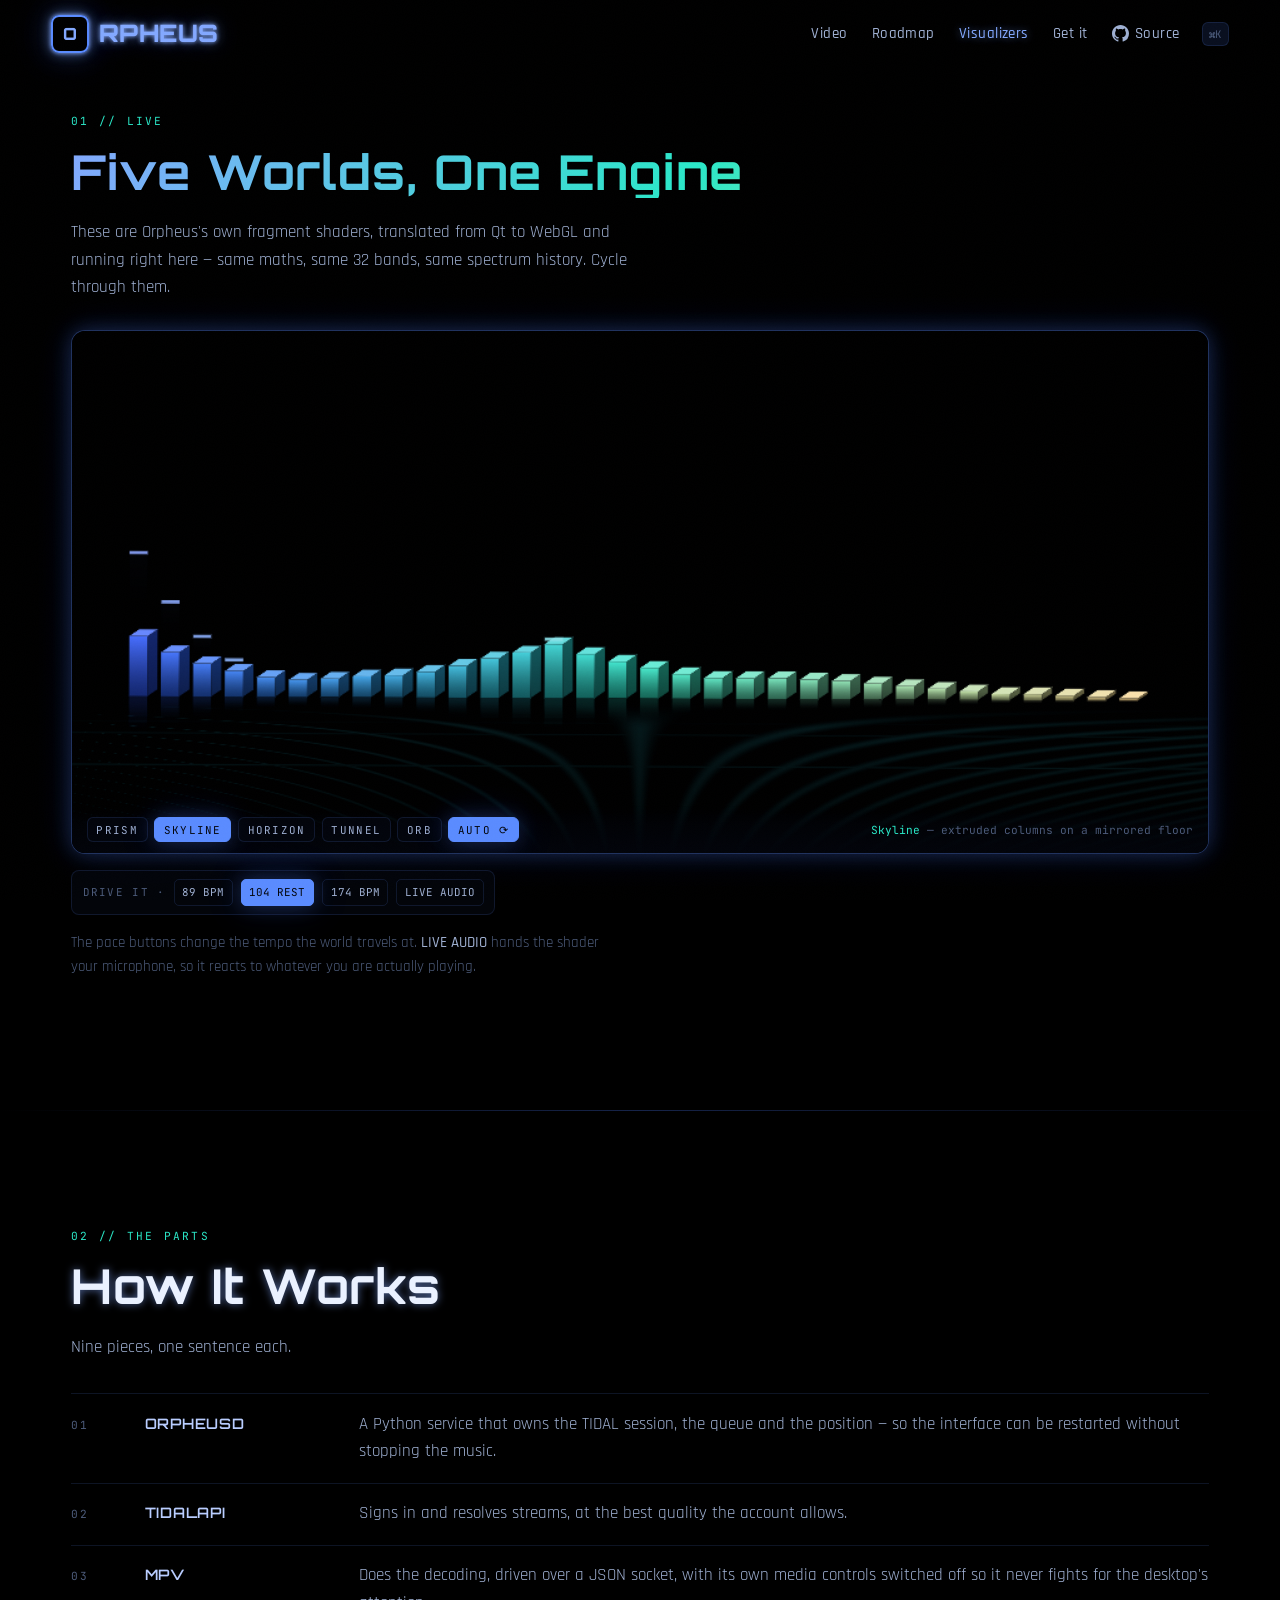
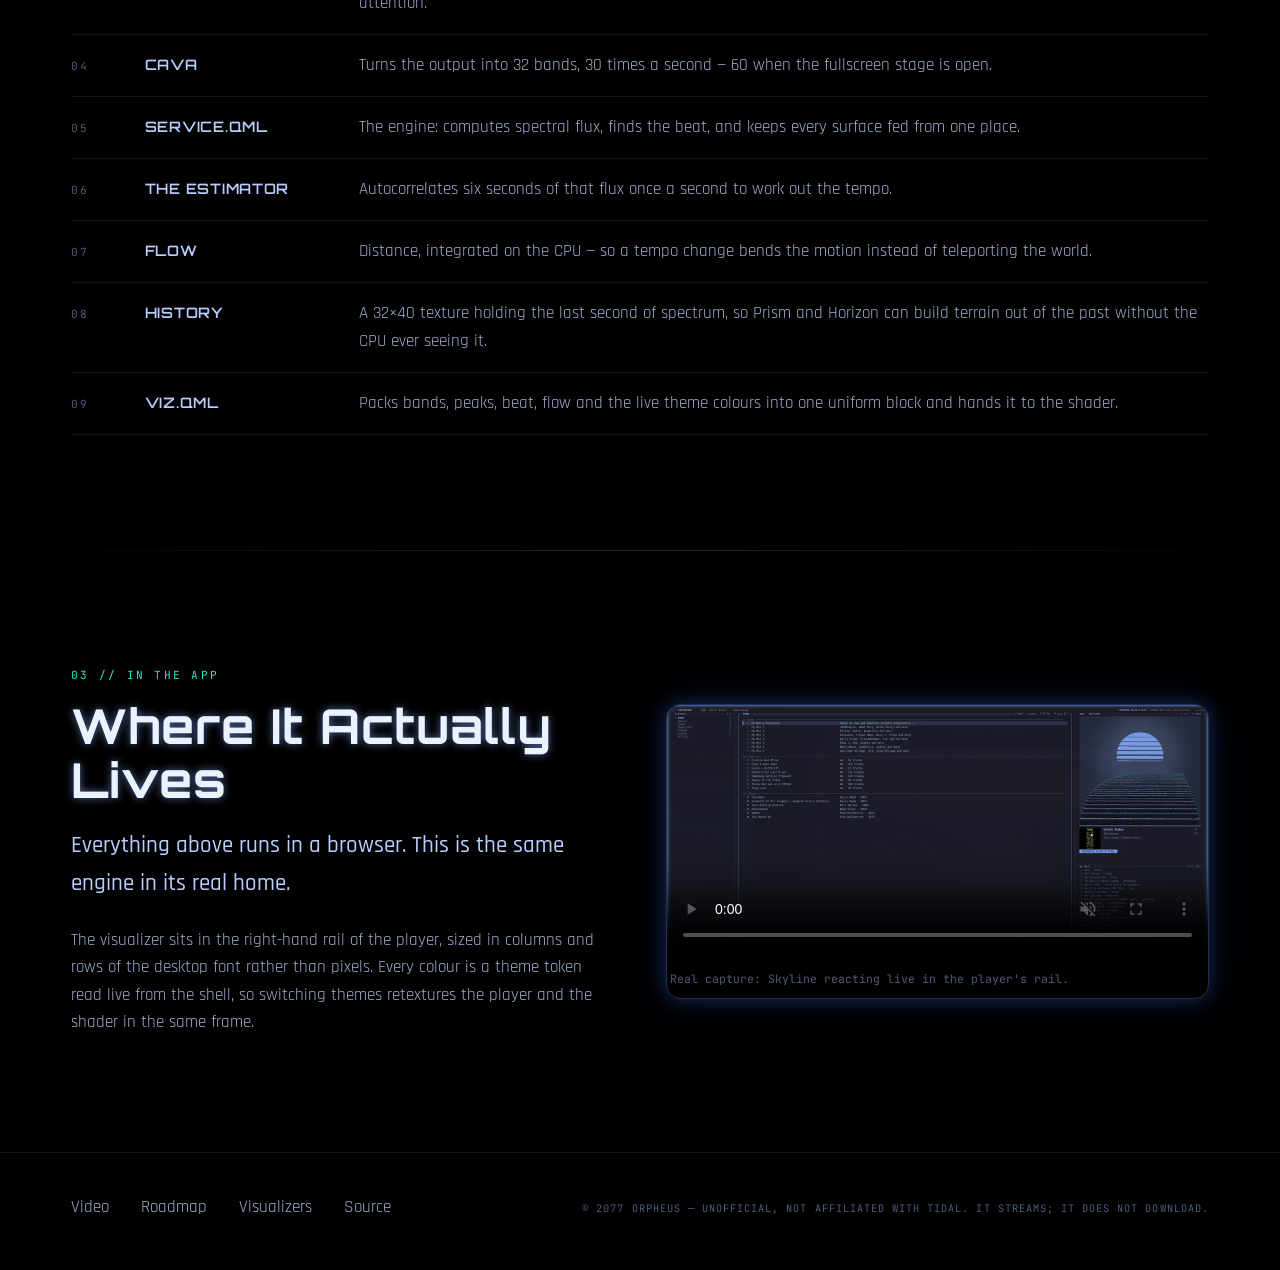
==== commit fab8e597: "The video section, and a roadmap row that had gone stale One page with more than one source behind i" ====
--- a/visualizers.html
+++ b/visualizers.html
@@ -43,6 +43,7 @@
   <a class="logo" href="index.html"><span class="logo-p">O</span><span class="logo-w">RPHEUS</span></a>
   <button class="nav-burger" aria-label="Menu" aria-expanded="false"><span></span><span></span><span></span></button>
   <div class="nav-links">
+    <a href="index.html#video">Video</a>
     <a href="index.html#roadmap">Roadmap</a>
     <a href="visualizers.html" aria-current="page">Visualizers</a>
     <a href="index.html#get">Get it</a>
@@ -136,6 +137,7 @@
 
 <footer class="foot">
   <div class="wrap foot-row">
+    <a href="index.html#video">Video</a>
     <a href="index.html#roadmap">Roadmap</a>
     <a href="visualizers.html">Visualizers</a>
     <a href="https://github.com/GeneralDussDuss/orpheus" target="_blank" rel="noopener">Source</a>
@@ -149,9 +151,10 @@
     <ul class="pal-list">
       <li data-key="1"><a href="index.html">Home<kbd>1</kbd></a></li>
       <li data-key="2"><a href="visualizers.html">Visualizers<kbd>2</kbd></a></li>
-      <li data-key="3"><a href="index.html#roadmap">Roadmap<kbd>3</kbd></a></li>
-      <li data-key="4"><a href="index.html#get">Get it — install<kbd>4</kbd></a></li>
-      <li data-key="5"><a href="https://github.com/GeneralDussDuss/orpheus" target="_blank" rel="noopener">Source on GitHub<kbd>5</kbd></a></li>
+      <li data-key="3"><a href="index.html#video">Video section<kbd>3</kbd></a></li>
+      <li data-key="4"><a href="index.html#roadmap">Roadmap<kbd>4</kbd></a></li>
+      <li data-key="5"><a href="index.html#get">Get it — install<kbd>5</kbd></a></li>
+      <li data-key="6"><a href="https://github.com/GeneralDussDuss/orpheus" target="_blank" rel="noopener">Source on GitHub<kbd>6</kbd></a></li>
     </ul>
     <div class="pal-hint"><span>↑↓ Navigate</span><span>⏎ Select</span><span>Esc Close</span></div>
   </div>
